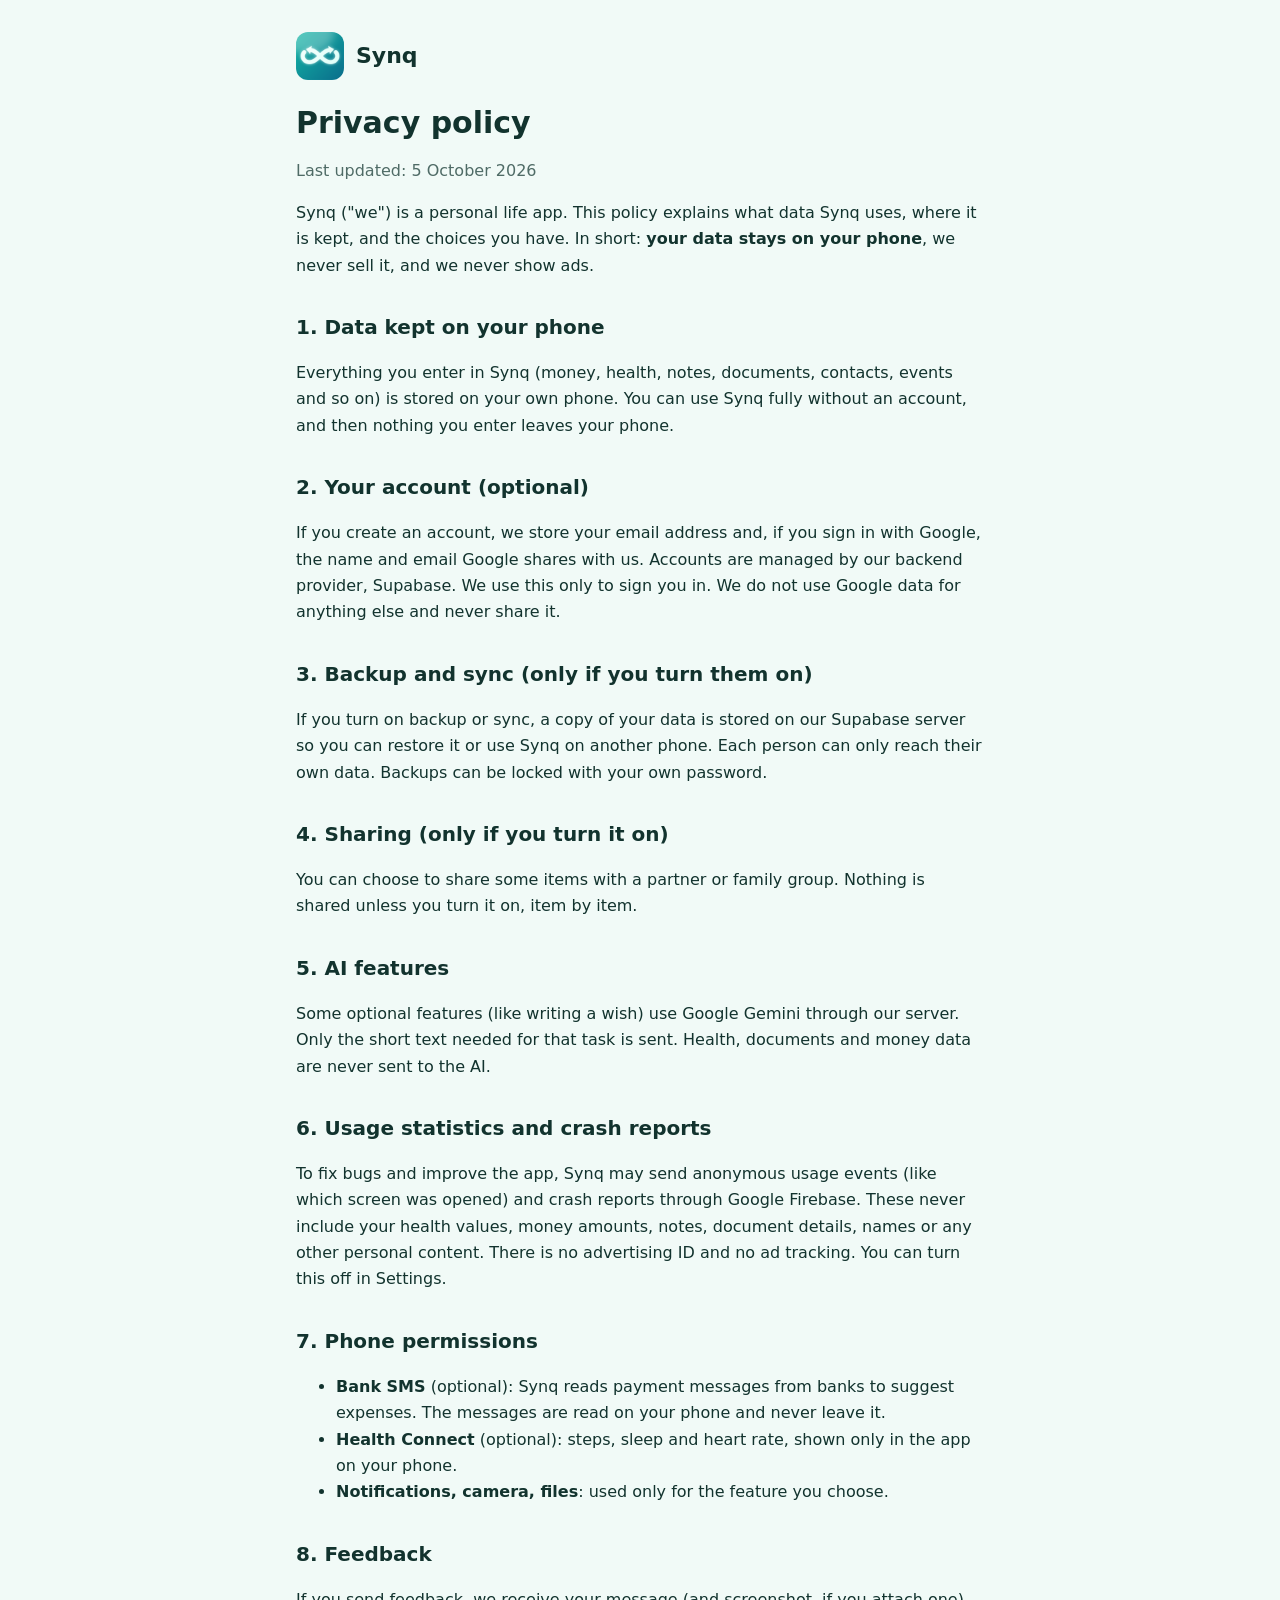
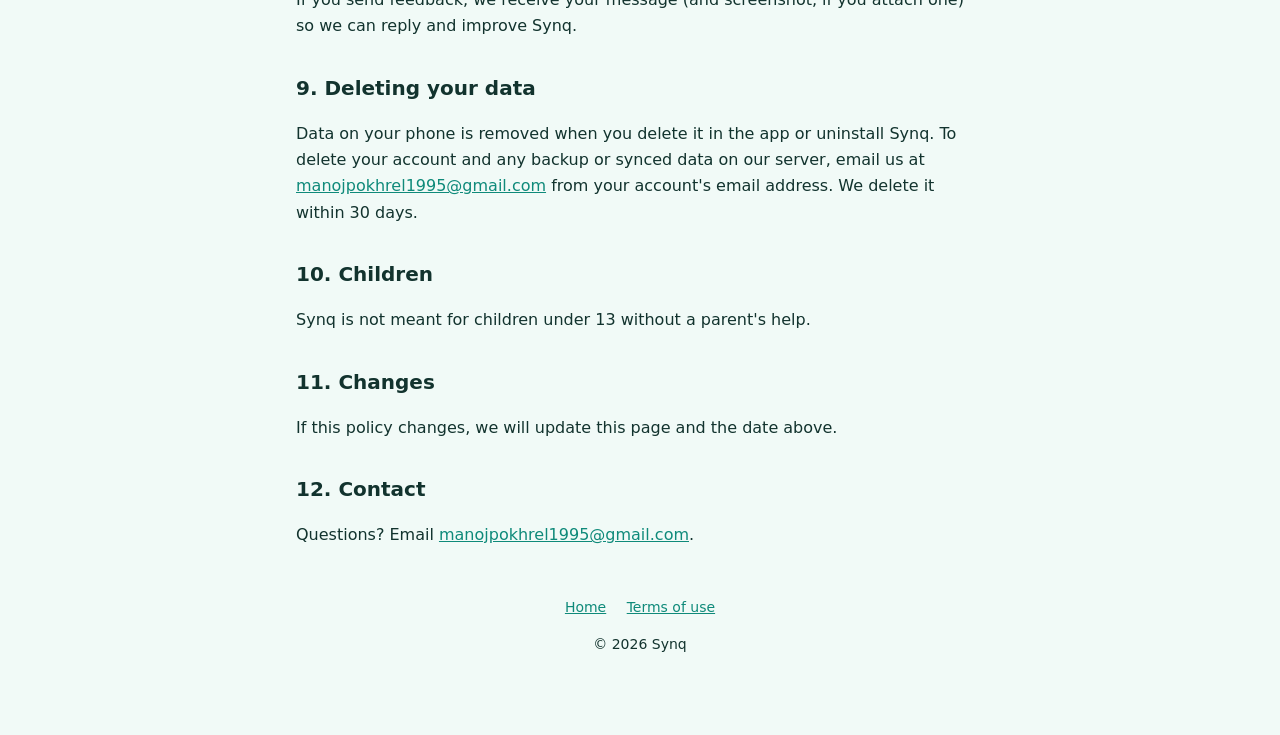
==== privacy.html @ c53fab67 "Synq website: home, privacy policy, terms" ====
<!doctype html>
<html lang="en">
<head>
  <meta charset="utf-8" />
  <meta name="viewport" content="width=device-width, initial-scale=1" />
  <title>Privacy policy – Synq</title>
  <link rel="icon" href="logo.png" />
  <link rel="stylesheet" href="style.css" />
</head>
<body>
  <main>
    <header><img src="logo.png" alt="" /><a href="./">Synq</a></header>
    <h1>Privacy policy</h1>
    <p class="muted">Last updated: 5 October 2026</p>

    <p>
      Synq ("we") is a personal life app. This policy explains what data Synq uses, where it is
      kept, and the choices you have. In short: <strong>your data stays on your phone</strong>,
      we never sell it, and we never show ads.
    </p>

    <h2>1. Data kept on your phone</h2>
    <p>
      Everything you enter in Synq (money, health, notes, documents, contacts, events and so on)
      is stored on your own phone. You can use Synq fully without an account, and then nothing
      you enter leaves your phone.
    </p>

    <h2>2. Your account (optional)</h2>
    <p>
      If you create an account, we store your email address and, if you sign in with Google, the
      name and email Google shares with us. Accounts are managed by our backend provider,
      Supabase. We use this only to sign you in. We do not use Google data for anything else and
      never share it.
    </p>

    <h2>3. Backup and sync (only if you turn them on)</h2>
    <p>
      If you turn on backup or sync, a copy of your data is stored on our Supabase server so you
      can restore it or use Synq on another phone. Each person can only reach their own data.
      Backups can be locked with your own password.
    </p>

    <h2>4. Sharing (only if you turn it on)</h2>
    <p>
      You can choose to share some items with a partner or family group. Nothing is shared
      unless you turn it on, item by item.
    </p>

    <h2>5. AI features</h2>
    <p>
      Some optional features (like writing a wish) use Google Gemini through our server. Only the
      short text needed for that task is sent. Health, documents and money data are never sent
      to the AI.
    </p>

    <h2>6. Usage statistics and crash reports</h2>
    <p>
      To fix bugs and improve the app, Synq may send anonymous usage events (like which screen
      was opened) and crash reports through Google Firebase. These never include your health
      values, money amounts, notes, document details, names or any other personal content. There
      is no advertising ID and no ad tracking. You can turn this off in Settings.
    </p>

    <h2>7. Phone permissions</h2>
    <ul>
      <li><strong>Bank SMS</strong> (optional): Synq reads payment messages from banks to suggest
        expenses. The messages are read on your phone and never leave it.</li>
      <li><strong>Health Connect</strong> (optional): steps, sleep and heart rate, shown only in
        the app on your phone.</li>
      <li><strong>Notifications, camera, files</strong>: used only for the feature you choose.</li>
    </ul>

    <h2>8. Feedback</h2>
    <p>
      If you send feedback, we receive your message (and screenshot, if you attach one) so we
      can reply and improve Synq.
    </p>

    <h2>9. Deleting your data</h2>
    <p>
      Data on your phone is removed when you delete it in the app or uninstall Synq. To delete
      your account and any backup or synced data on our server, email us at
      <a href="mailto:manojpokhrel1995@gmail.com">manojpokhrel1995@gmail.com</a> from your
      account's email address. We delete it within 30 days.
    </p>

    <h2>10. Children</h2>
    <p>Synq is not meant for children under 13 without a parent's help.</p>

    <h2>11. Changes</h2>
    <p>If this policy changes, we will update this page and the date above.</p>

    <h2>12. Contact</h2>
    <p>
      Questions? Email <a href="mailto:manojpokhrel1995@gmail.com">manojpokhrel1995@gmail.com</a>.
    </p>

    <footer>
      <a href="./">Home</a>
      <a href="terms.html">Terms of use</a>
      <p>© 2026 Synq</p>
    </footer>
  </main>
</body>
</html>
---- style.css ----
:root {
  --bg: #f1faf7;
  --card: #ffffff;
  --text: #12332e;
  --muted: #4f6b66;
  --accent: #0f8a7a;
  --line: #d6ebe5;
}
@media (prefers-color-scheme: dark) {
  :root {
    --bg: #0f1a19;
    --card: #162523;
    --text: #e6f4f1;
    --muted: #a3bdb8;
    --accent: #4fd1b5;
    --line: #24403b;
  }
}
* { box-sizing: border-box; }
body {
  margin: 0;
  background: var(--bg);
  color: var(--text);
  font: 16px/1.65 system-ui, -apple-system, 'Segoe UI', Roboto, sans-serif;
}
main { max-width: 720px; margin: 0 auto; padding: 32px 16px 64px; }
header { display: flex; align-items: center; gap: 12px; margin-bottom: 24px; }
header img { width: 48px; height: 48px; border-radius: 12px; }
header a { color: var(--text); text-decoration: none; font-weight: 800; font-size: 22px; }
h1 { font-size: 30px; line-height: 1.25; margin: 8px 0; }
h2 { font-size: 20px; margin: 32px 0 8px; }
p, li { color: var(--text); }
.muted { color: var(--muted); }
a { color: var(--accent); }
.card {
  background: var(--card);
  border: 1px solid var(--line);
  border-radius: 18px;
  padding: 20px;
  margin: 16px 0;
}
.hero { text-align: center; padding: 24px 0 8px; }
.hero img { width: 112px; height: 112px; border-radius: 26px; }
.grid { display: grid; grid-template-columns: repeat(auto-fit, minmax(200px, 1fr)); gap: 12px; }
.grid .card { margin: 0; }
footer { margin-top: 48px; font-size: 14px; color: var(--muted); text-align: center; }
footer a { margin: 0 8px; }
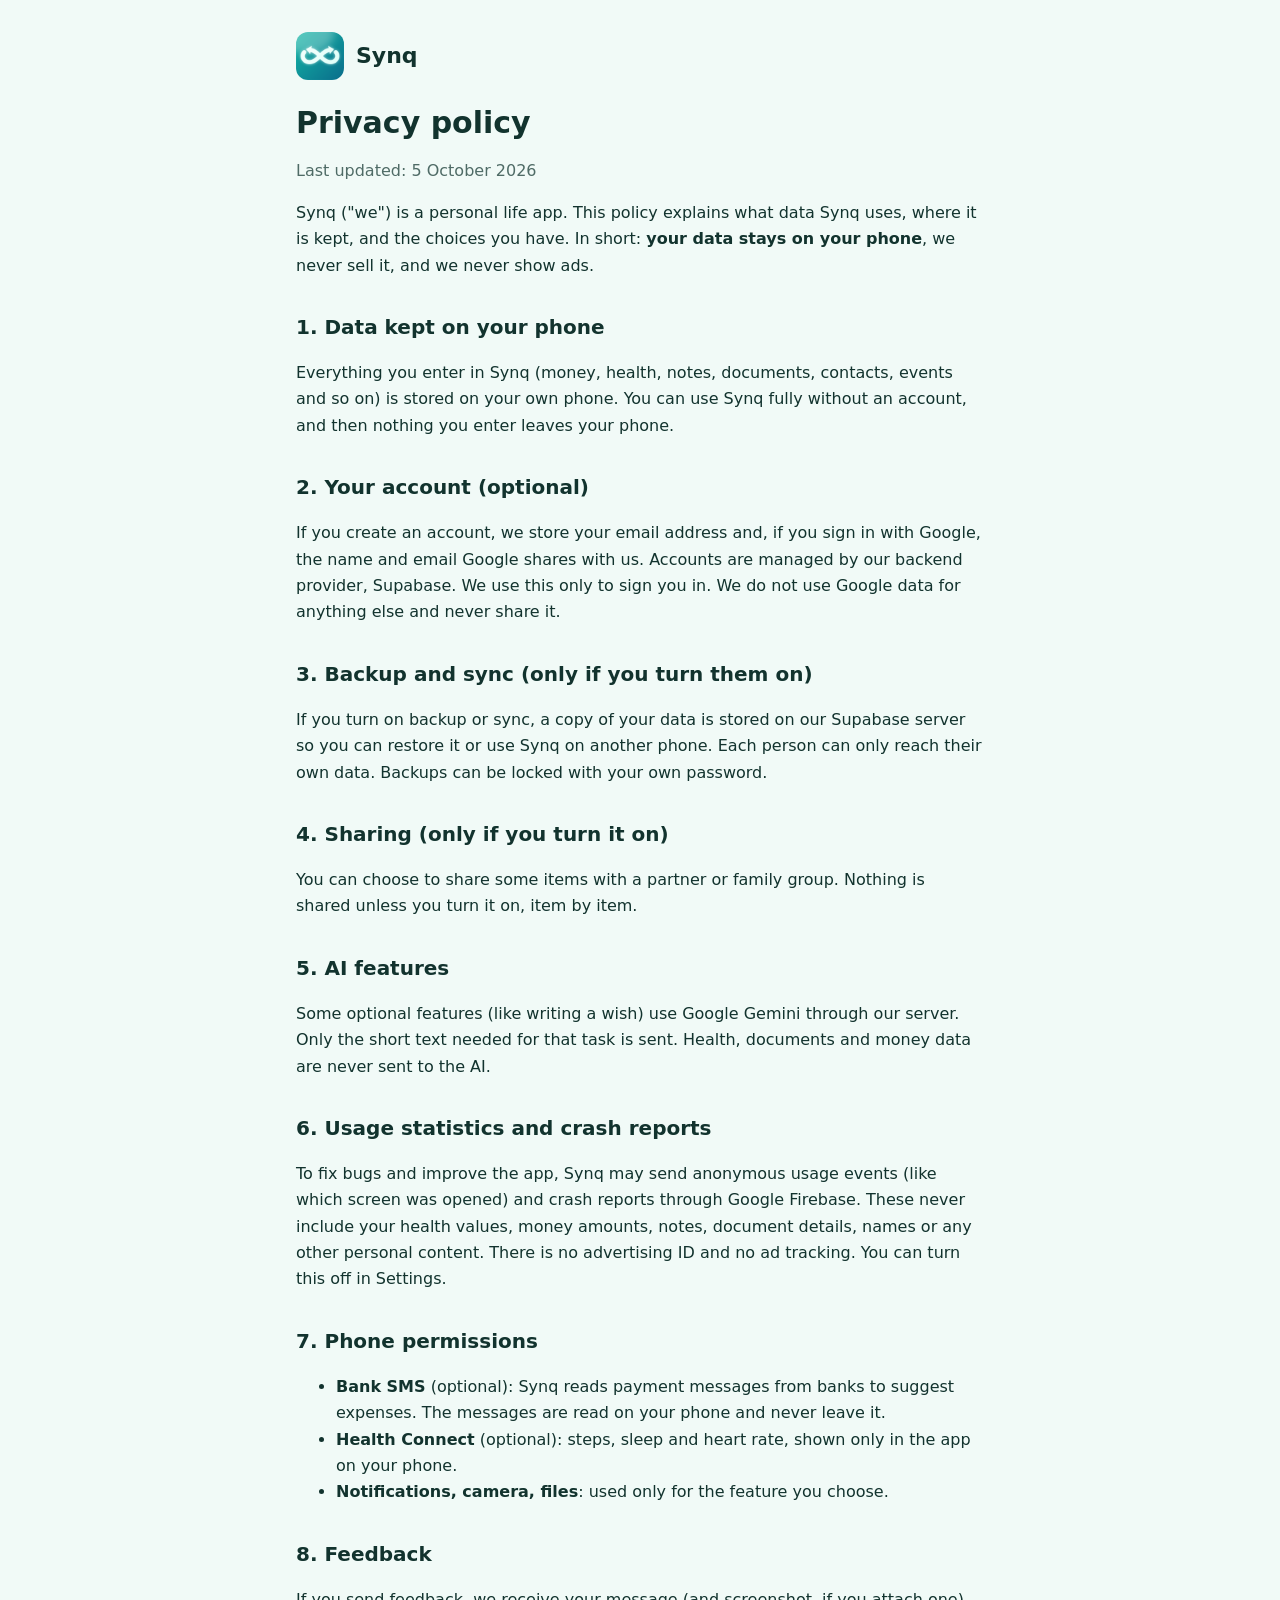
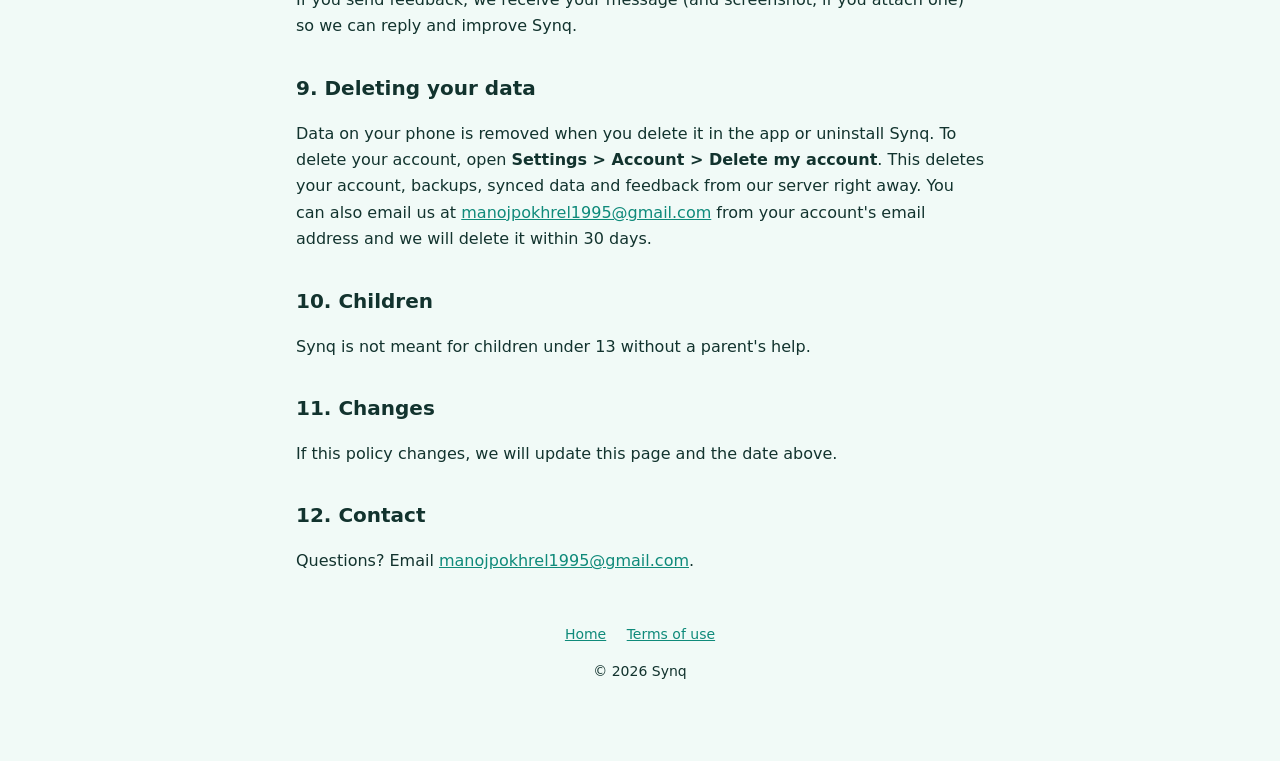
==== commit 3aa1683a: "Privacy: Delete my account in the app" ====
--- a/privacy.html
+++ b/privacy.html
@@ -80,9 +80,11 @@
     <h2>9. Deleting your data</h2>
     <p>
       Data on your phone is removed when you delete it in the app or uninstall Synq. To delete
-      your account and any backup or synced data on our server, email us at
+      your account, open <strong>Settings &gt; Account &gt; Delete my account</strong>. This
+      deletes your account, backups, synced data and feedback from our server right away. You
+      can also email us at
       <a href="mailto:manojpokhrel1995@gmail.com">manojpokhrel1995@gmail.com</a> from your
-      account's email address. We delete it within 30 days.
+      account's email address and we will delete it within 30 days.
     </p>
 
     <h2>10. Children</h2>
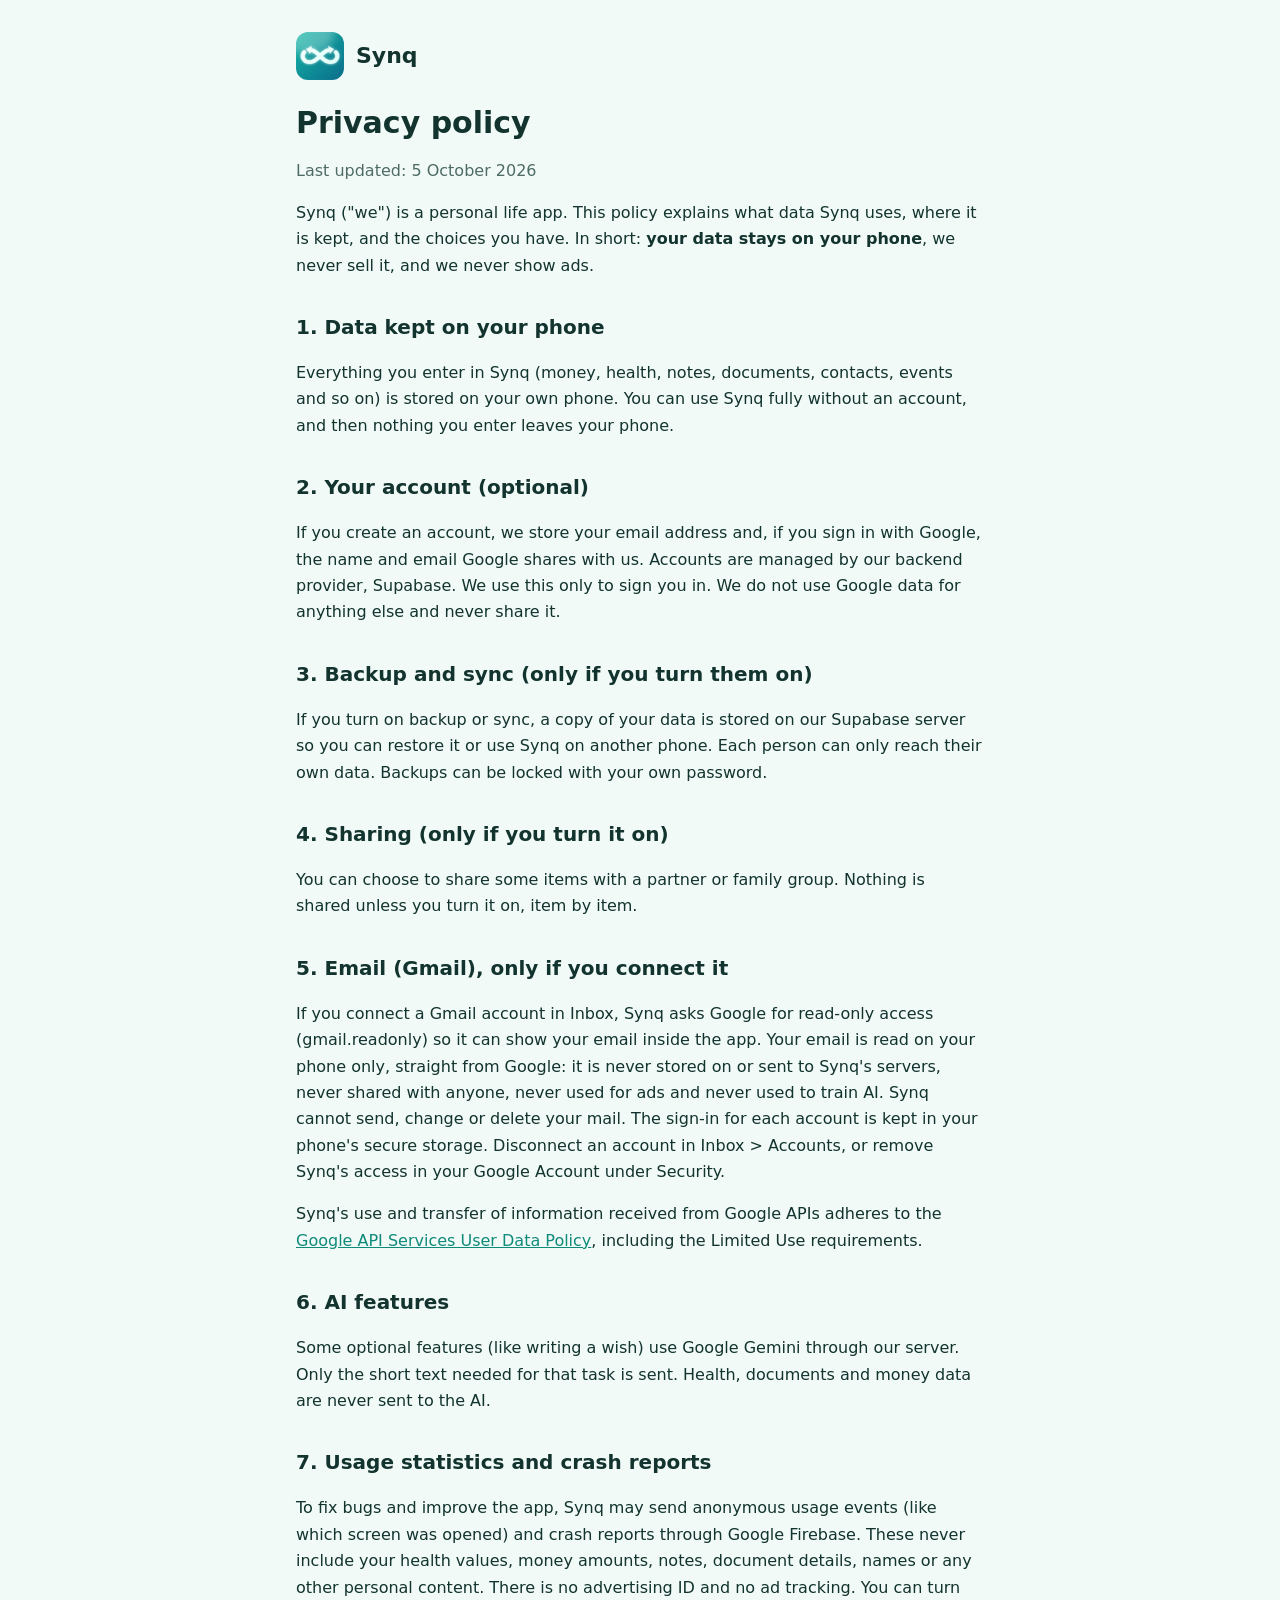
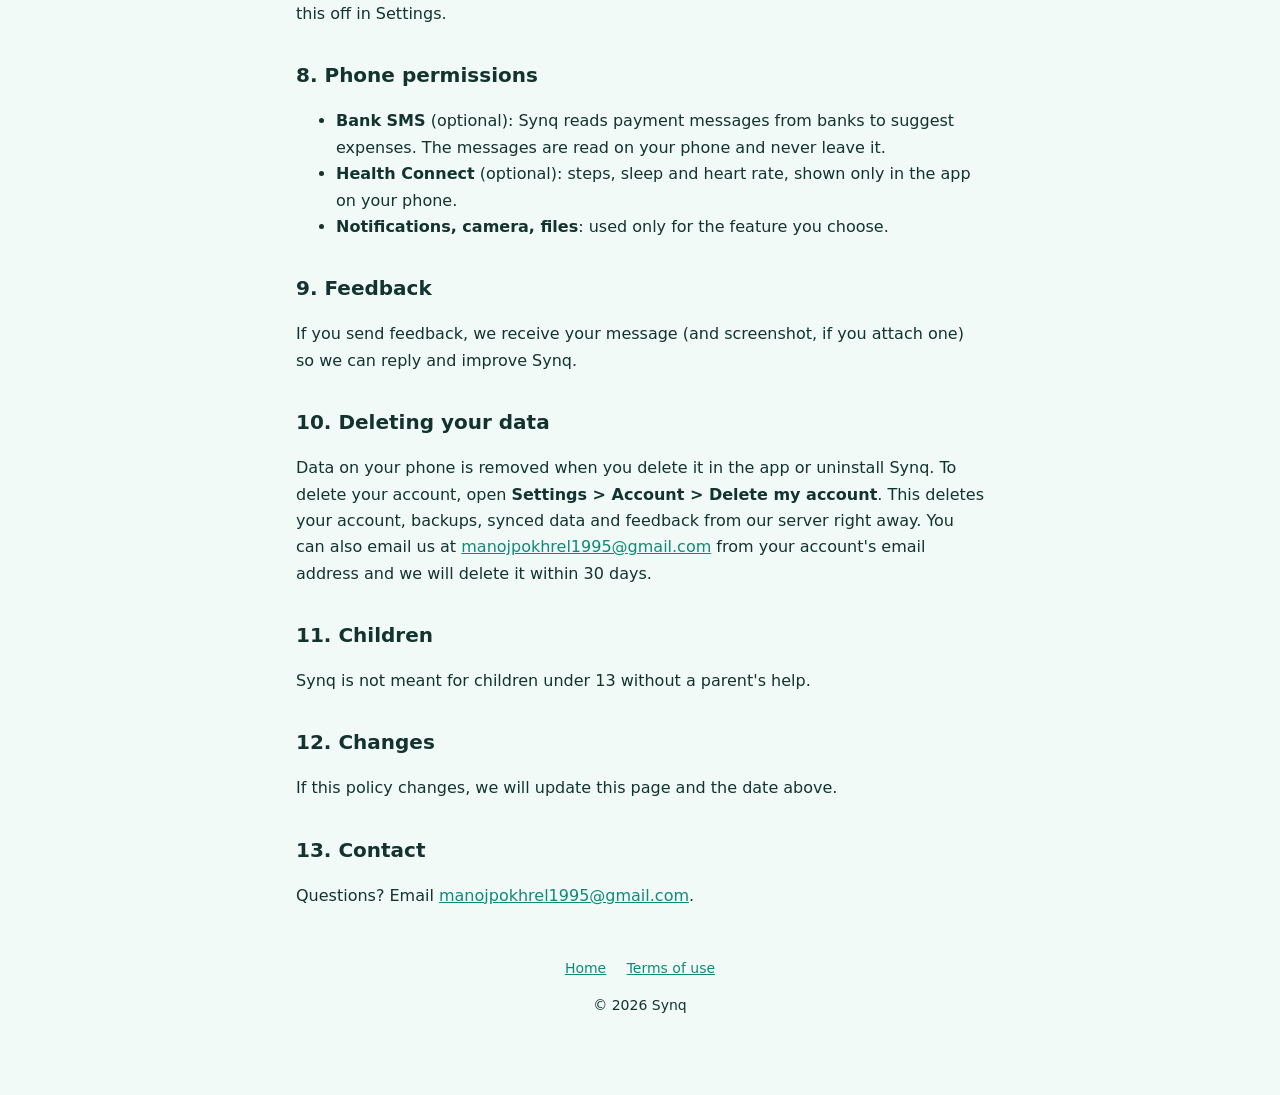
==== commit fc0c330e: "Privacy: Gmail in Inbox (read-only, on the phone only, Limited Use) Co-Authored-By: Claude Opus 5.5 " ====
--- a/privacy.html
+++ b/privacy.html
@@ -47,14 +47,30 @@
       unless you turn it on, item by item.
     </p>
 
-    <h2>5. AI features</h2>
+    <h2>5. Email (Gmail), only if you connect it</h2>
+    <p>
+      If you connect a Gmail account in Inbox, Synq asks Google for read-only access
+      (gmail.readonly) so it can show your email inside the app. Your email is read on your
+      phone only, straight from Google: it is never stored on or sent to Synq's servers, never
+      shared with anyone, never used for ads and never used to train AI. Synq cannot send,
+      change or delete your mail. The sign-in for each account is kept in your phone's secure
+      storage. Disconnect an account in Inbox &gt; Accounts, or remove Synq's access in your
+      Google Account under Security.
+    </p>
+    <p>
+      Synq's use and transfer of information received from Google APIs adheres to the
+      <a href="https://developers.google.com/terms/api-services-user-data-policy">Google API
+      Services User Data Policy</a>, including the Limited Use requirements.
+    </p>
+
+    <h2>6. AI features</h2>
     <p>
       Some optional features (like writing a wish) use Google Gemini through our server. Only the
       short text needed for that task is sent. Health, documents and money data are never sent
       to the AI.
     </p>
 
-    <h2>6. Usage statistics and crash reports</h2>
+    <h2>7. Usage statistics and crash reports</h2>
     <p>
       To fix bugs and improve the app, Synq may send anonymous usage events (like which screen
       was opened) and crash reports through Google Firebase. These never include your health
@@ -62,7 +78,7 @@
       is no advertising ID and no ad tracking. You can turn this off in Settings.
     </p>
 
-    <h2>7. Phone permissions</h2>
+    <h2>8. Phone permissions</h2>
     <ul>
       <li><strong>Bank SMS</strong> (optional): Synq reads payment messages from banks to suggest
         expenses. The messages are read on your phone and never leave it.</li>
@@ -71,13 +87,13 @@
       <li><strong>Notifications, camera, files</strong>: used only for the feature you choose.</li>
     </ul>
 
-    <h2>8. Feedback</h2>
+    <h2>9. Feedback</h2>
     <p>
       If you send feedback, we receive your message (and screenshot, if you attach one) so we
       can reply and improve Synq.
     </p>
 
-    <h2>9. Deleting your data</h2>
+    <h2>10. Deleting your data</h2>
     <p>
       Data on your phone is removed when you delete it in the app or uninstall Synq. To delete
       your account, open <strong>Settings &gt; Account &gt; Delete my account</strong>. This
@@ -87,13 +103,13 @@
       account's email address and we will delete it within 30 days.
     </p>
 
-    <h2>10. Children</h2>
+    <h2>11. Children</h2>
     <p>Synq is not meant for children under 13 without a parent's help.</p>
 
-    <h2>11. Changes</h2>
+    <h2>12. Changes</h2>
     <p>If this policy changes, we will update this page and the date above.</p>
 
-    <h2>12. Contact</h2>
+    <h2>13. Contact</h2>
     <p>
       Questions? Email <a href="mailto:manojpokhrel1995@gmail.com">manojpokhrel1995@gmail.com</a>.
     </p>
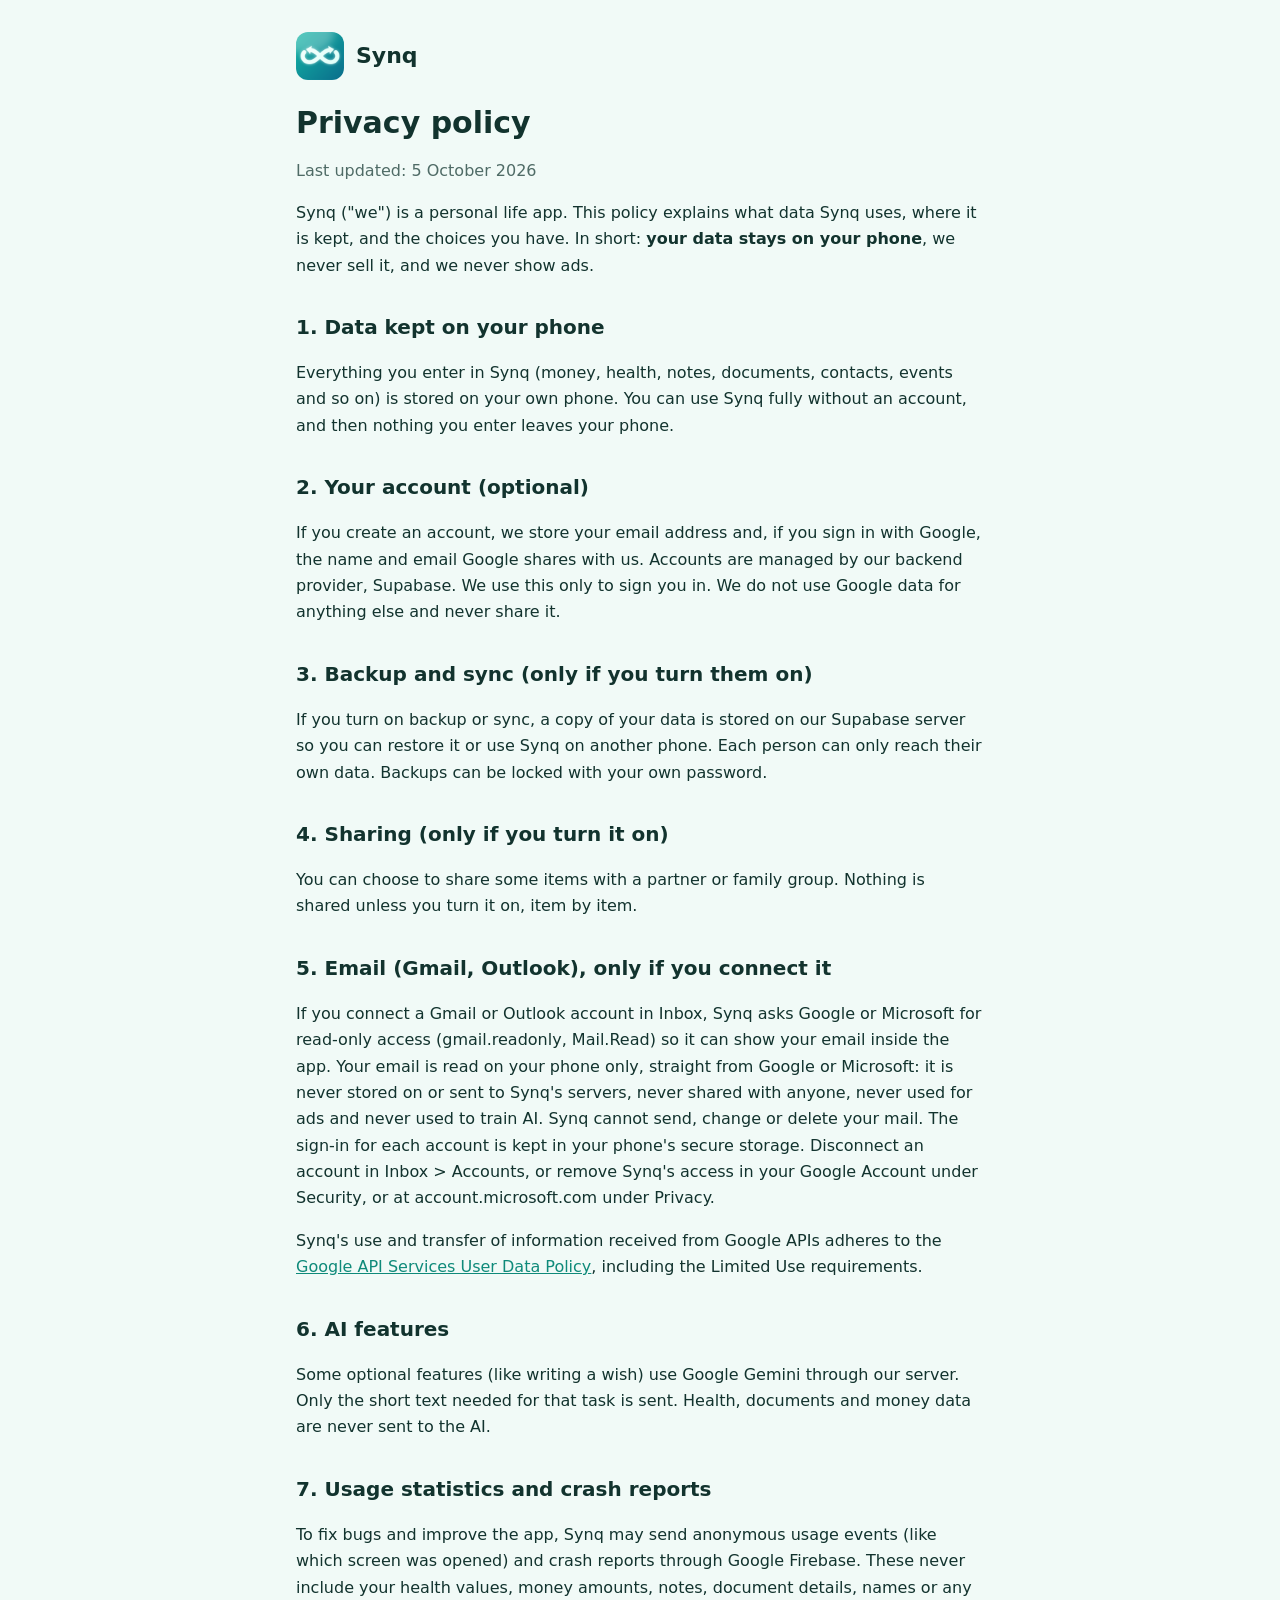
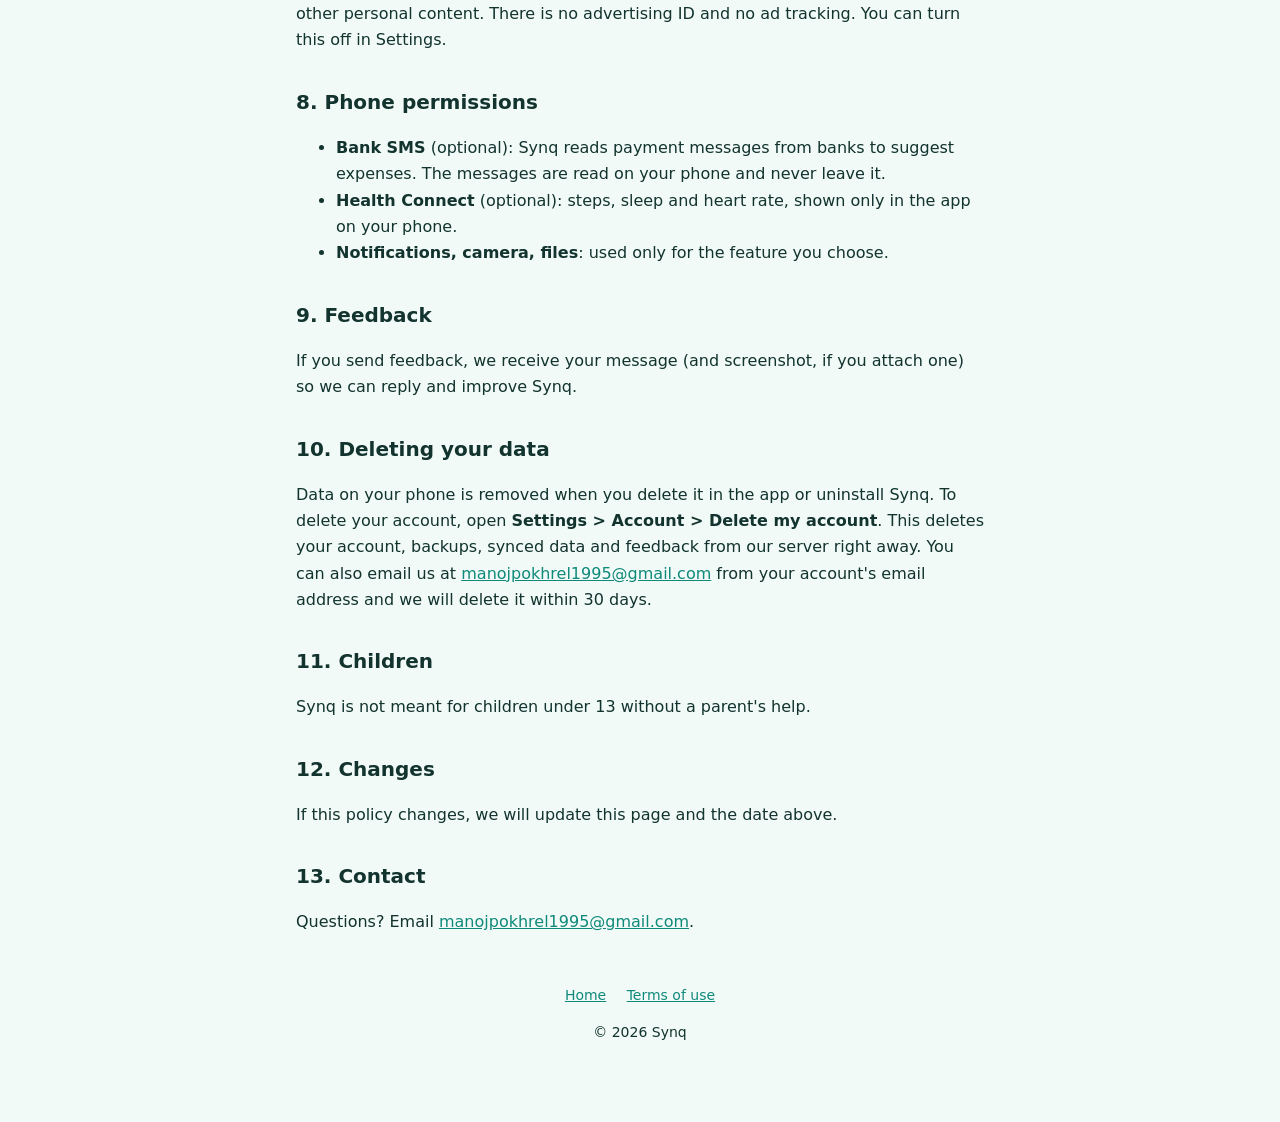
==== commit f3f84ea8: "Privacy: Outlook in Inbox too Co-Authored-By: Claude Opus 5.5 <noreply@anthropic.com>" ====
--- a/privacy.html
+++ b/privacy.html
@@ -47,15 +47,15 @@
       unless you turn it on, item by item.
     </p>
 
-    <h2>5. Email (Gmail), only if you connect it</h2>
+    <h2>5. Email (Gmail, Outlook), only if you connect it</h2>
     <p>
-      If you connect a Gmail account in Inbox, Synq asks Google for read-only access
-      (gmail.readonly) so it can show your email inside the app. Your email is read on your
-      phone only, straight from Google: it is never stored on or sent to Synq's servers, never
+      If you connect a Gmail or Outlook account in Inbox, Synq asks Google or Microsoft for
+      read-only access (gmail.readonly, Mail.Read) so it can show your email inside the app.
+      Your email is read on your phone only, straight from Google or Microsoft: it is never stored on or sent to Synq's servers, never
       shared with anyone, never used for ads and never used to train AI. Synq cannot send,
       change or delete your mail. The sign-in for each account is kept in your phone's secure
       storage. Disconnect an account in Inbox &gt; Accounts, or remove Synq's access in your
-      Google Account under Security.
+      Google Account under Security, or at account.microsoft.com under Privacy.
     </p>
     <p>
       Synq's use and transfer of information received from Google APIs adheres to the
